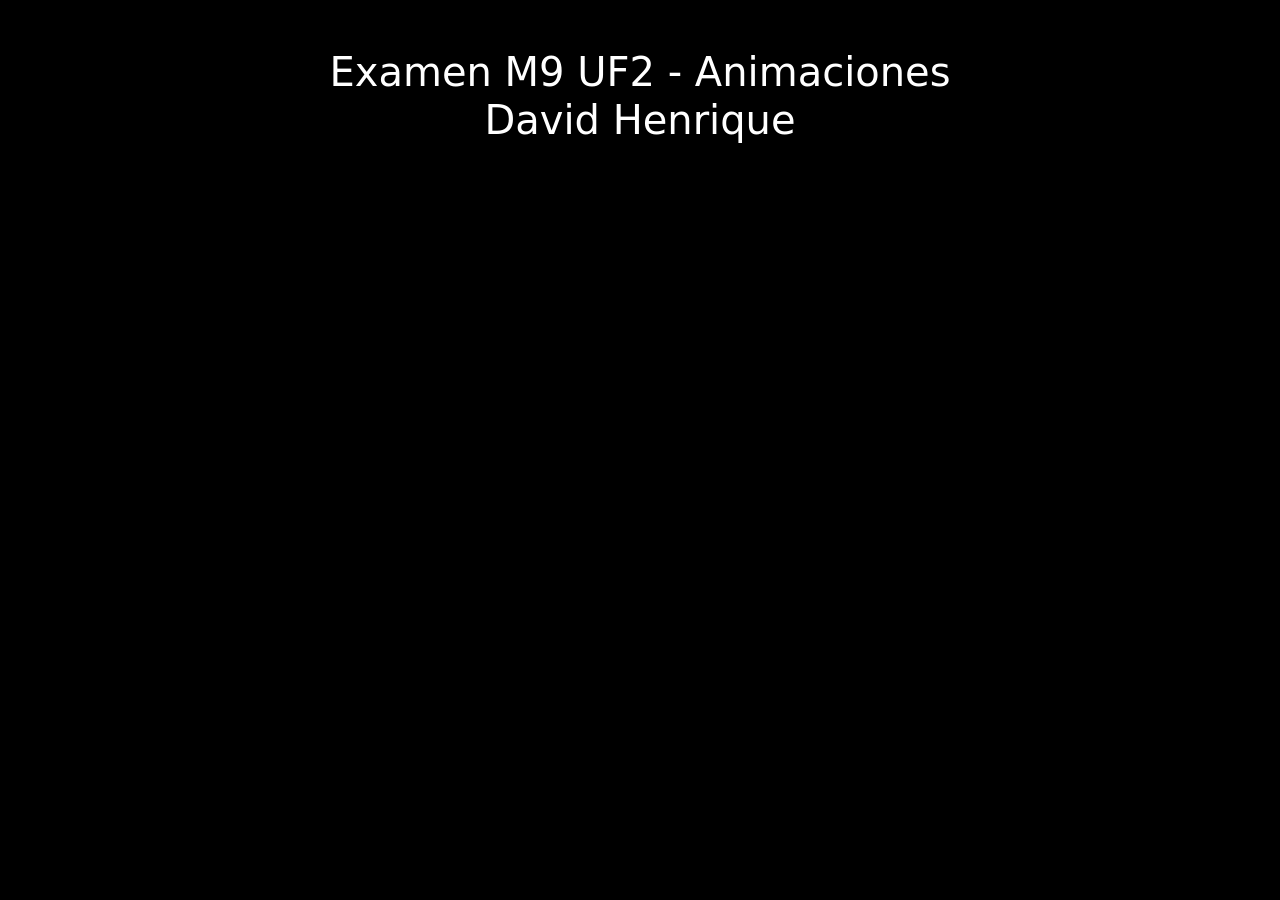
==== index.html @ 1eed95ca "." ====
<html lang="es">
<head>
    <meta charset="UTF-8">
    <meta name="viewport" content="width=device-width, initial-scale=1.0">
    <title>Examen David Henrique</title>
    <link href="https://cdn.jsdelivr.net/npm/bootstrap@5.3.3/dist/css/bootstrap.min.css" rel="stylesheet" integrity="sha384-QWTKZyjpPEjISv5WaRU9OFeRpok6YctnYmDr5pNlyT2bRjXh0JMhjY6hW+ALEwIH" crossorigin="anonymous">
    <link rel="stylesheet" href="/style.css">

</head>
<body class="container bg-black text-white  ">
    <h1 class="text-center mt-5 animado">Examen M9 UF2 - Animaciones <br> David Henrique</h1>
    <div class="container d-flex contain"></div>
     
          
          <script>
			document.addEventListener("DOMContentLoaded", function () {
				const elementos = document.querySelectorAll(".animado");

				const opciones = {
					root: null, // Observa respecto al viewport
					rootMargin: "0px",
					threshold: 0.1, // El 10% del elemento visible
				};

				const callback = (entradas, observador) => {
					entradas.forEach((entrada) => {
						if (entrada.isIntersecting) {
							entrada.target.classList.add("visible");
							observador.unobserve(entrada.target); // Deja de observar el elemento
						}
					});
				};

				const observer = new IntersectionObserver(callback, opciones);

				elementos.forEach((elemento) => {
					observer.observe(elemento);
				});
			});
		</script>
   
</body>
</html>
---- style.css ----
/* Elementos animados que aparecen al hacer scroll */
.animado {
    color: white;
    opacity: 0;
    transform: translateY(50px);
    transition: opacity 1s ease-out, transform 1s ease-out;
}

/* Clase aplicada cuando el elemento entra en pantalla */
.animado.visible {
    opacity: 1;
    transform: translateY(0);
}
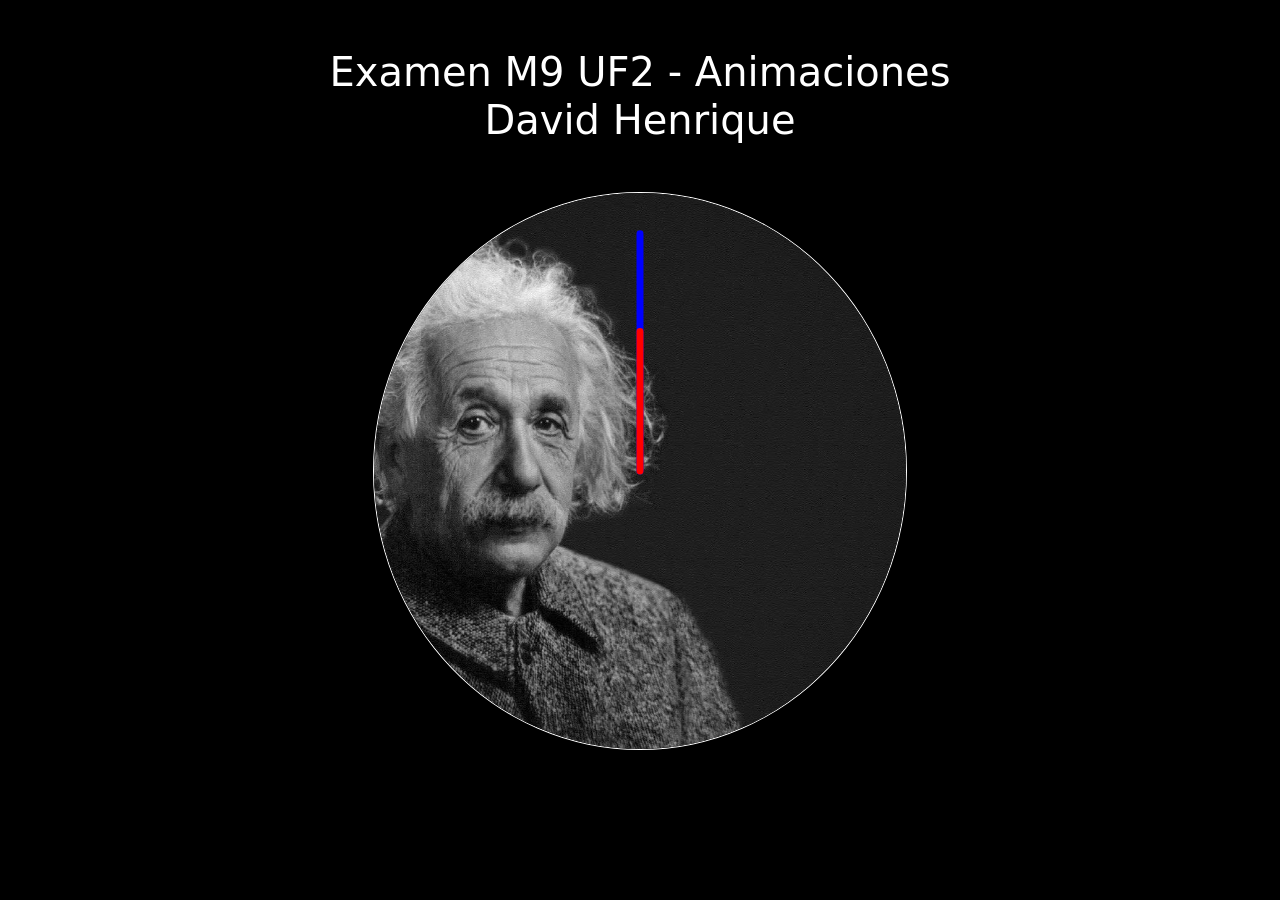
==== commit 258cbc91: "Manecillas puestas las dos" ====
--- a/index.html
+++ b/index.html
@@ -9,7 +9,52 @@
 </head>
 <body class="container bg-black text-white  ">
     <h1 class="text-center mt-5 animado">Examen M9 UF2 - Animaciones <br> David Henrique</h1>
-    <div class="container d-flex contain"></div>
+	<div class="container d-flex justify-content-center mt-5 position-relative" style="width: 50%; aspect-ratio: 1 / 1;"> 
+		<!-- El aspect ratio es para que se vea bien acomodado -->
+		<img src="einstein.avif.jpg" alt="Einstein" class="rounded-circle w-100 img-fluid border border-white" style="object-fit: cover;">
+		<svg
+			class="position-absolute top-50 start-50 translate-middle"
+			width="100%"
+			height="100%"
+			viewBox="0 0 400 400"
+			xmlns="http://www.w3.org/2000/svg"
+		>
+			<!-- manillas reloj -->
+			<line
+				id="minutos"
+				x1="200"
+				y1="200"
+				x2="200"
+				y2="30"
+				stroke="blue"
+				stroke-width="5"
+				stroke-linecap="round"
+			/>
+		</svg>
+		<svg
+			class="position-absolute top-50 start-50 translate-middle"
+			width="100%"
+			height="100%"
+			viewBox="0 0 400 400"
+			xmlns="http://www.w3.org/2000/svg"
+		>
+			<!-- manillas reloj Roja-->
+			 <!-- Edito el color y el alto en Y2 -->
+			<line
+				id="minutosRojo"
+				x1="200"
+				y1="200"
+				x2="200"
+				y2="100" 
+				stroke="red"
+				stroke-width="5"
+				stroke-linecap="round"
+			/>
+		</svg>
+	</div>
+
+
+	</div>
      
           
           <script>
--- a/style.css
+++ b/style.css
@@ -1,4 +1,4 @@
-/* Elementos animados que aparecen al hacer scroll */
+/* 1p Animacion de entrada */
 .animado {
     color: white;
     opacity: 0;
@@ -11,3 +11,35 @@
     opacity: 1;
     transform: translateY(0);
 }
+
+/*Flecha azul  */
+@keyframes rotar {
+    from {
+        transform: rotate(0deg);
+    }
+    to {
+        transform: rotate(360deg);
+    }
+}
+
+#minutos {
+    transform-origin: 200px 200px;
+    animation: rotar 15s linear infinite;
+}
+
+/* Flecha roja */
+@keyframes rotar2 {
+    from {
+        transform: rotate(0deg);
+    }
+    to {
+        transform: rotate(360deg);
+    }
+}
+
+#minutosRojo {
+    transform-origin: 200px 200px;
+    animation: rotar 50s linear infinite;
+}
+
+
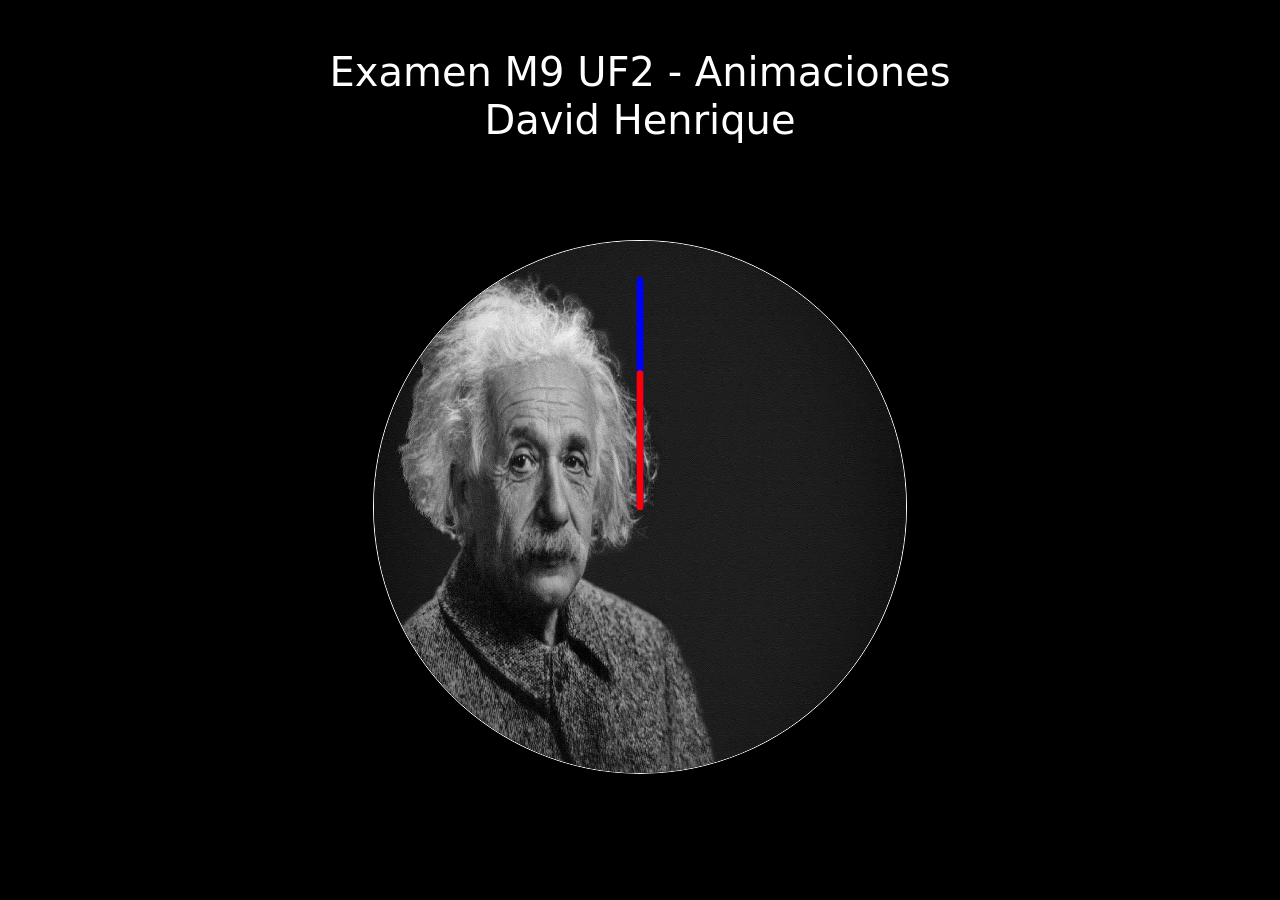
==== commit 78ac210a: "." ====
--- a/index.html
+++ b/index.html
@@ -7,13 +7,14 @@
     <link rel="stylesheet" href="/style.css">
 
 </head>
-<body class="container bg-black text-white  ">
+<body class="container bg-black text-white ">
     <h1 class="text-center mt-5 animado">Examen M9 UF2 - Animaciones <br> David Henrique</h1>
-	<div class="container d-flex justify-content-center mt-5 position-relative" style="width: 50%; aspect-ratio: 1 / 1;"> 
+	<div class="container d-flex justify-content-center mt-5 position-relative reloj" style="width: 50%;">
+	<div class="d-flex justify-content-center mt-5 position-relative" style=" aspect-ratio: 1 / 1;  "> 
 		<!-- El aspect ratio es para que se vea bien acomodado -->
-		<img src="einstein.avif.jpg" alt="Einstein" class="rounded-circle w-100 img-fluid border border-white" style="object-fit: cover;">
+		<img src="einstein.avif.jpg" alt="Einstein" class="rounded-circle w-100 img-fluid border border-white ">
 		<svg
-			class="position-absolute top-50 start-50 translate-middle"
+			class="position-absolute top-50 start-50 translate-middle "
 			width="100%"
 			height="100%"
 			viewBox="0 0 400 400"
@@ -51,12 +52,12 @@
 				stroke-linecap="round"
 			/>
 		</svg>
+
+	
 	</div>
-
-
-	</div>
-     
-          
+	<div class="relatividad">El tiempo es relativo...</div>
+</div>
+			<!-- Esto sacado de la teoria de Desplazamiento para la presentacion-->
           <script>
 			document.addEventListener("DOMContentLoaded", function () {
 				const elementos = document.querySelectorAll(".animado");
--- a/style.css
+++ b/style.css
@@ -43,3 +43,55 @@
 }
 
 
+/* Contenedor del cuadro */
+.relatividad-container {
+    position: absolute;
+    top: 50%;
+    left: 50%;
+    transform: translate(-50%, -50%);
+    width: 200px;
+    height: 100px;
+    display: flex;
+    justify-content: center;
+    align-items: center;
+    opacity: 0; /* Oculto por defecto */
+    transition: opacity 0.5s ease-in-out;
+}
+
+/* Estilo del cuadro */
+ 
+ @keyframes moverDerecha {
+    0% {
+       opacity: 0;
+       transform: translateX(-20px) 
+    }
+    100% { 
+       opacity: 1;
+       transform: translateX(10px);
+    }
+ }
+ 
+ .relatividad {
+    position: fixed;
+    left: 57%;
+    top: 50%;  
+    transform: translateX(-100%); 
+    background-color: white;
+    color: black;
+    padding: 15px 15px;
+    border-radius: 5px;
+    font-size: 15px;
+    opacity: 0;
+    transition: opacity 0.7s ease-in-out, transform 0.9s ease-in-out;
+}
+
+.reloj {
+    position: relative;
+    overflow: hidden; /* Limita el hover al área del círculo */
+    border-radius: 50%; /* Asegura que el contenedor sea circular */
+}
+
+.reloj:hover .relatividad {
+    opacity: 1;
+    transform: translateX(0);  
+}
